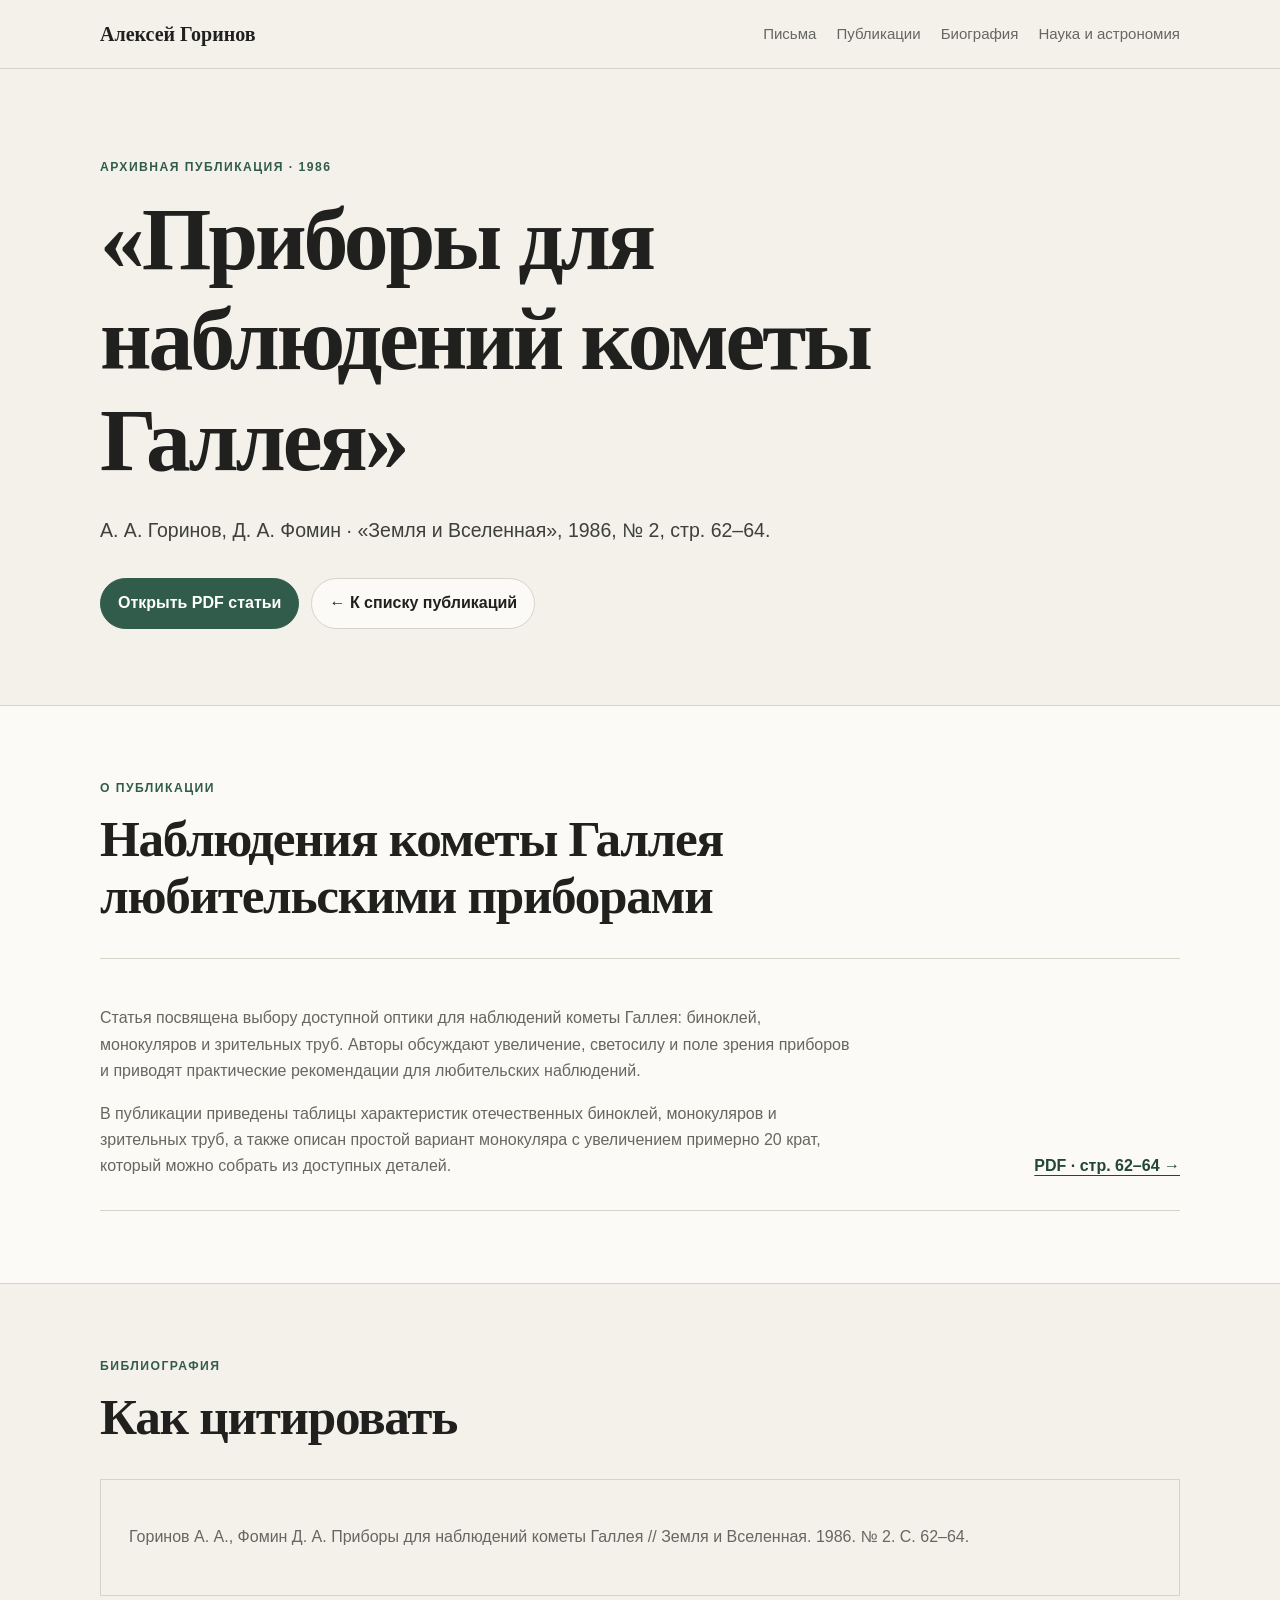
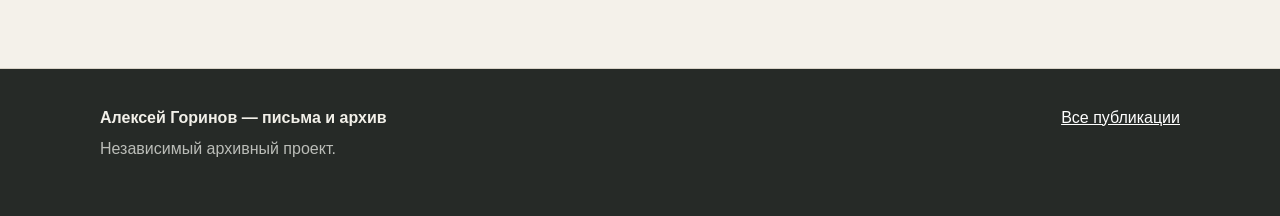
==== publications/1986-halleys-comet.html @ 5ec141cc "Add page for 1986 Halley comet publication" ====
<!doctype html>
<html lang="ru">
<head>
  <meta charset="utf-8">
  <meta name="viewport" content="width=device-width, initial-scale=1">
  <title>«Приборы для наблюдений кометы Галлея» — А. А. Горинов, Д. А. Фомин (1986)</title>
  <meta name="description" content="А. А. Горинов, Д. А. Фомин. «Приборы для наблюдений кометы Галлея». Журнал «Земля и Вселенная», 1986, № 2, стр. 62–64. Архив и PDF статьи.">
  <meta name="robots" content="index,follow">
  <link rel="canonical" href="https://gorinov.org/publications/1986-halleys-comet.html">
  <meta property="og:title" content="«Приборы для наблюдений кометы Галлея» — А. А. Горинов, Д. А. Фомин">
  <meta property="og:description" content="«Земля и Вселенная», 1986, № 2, стр. 62–64. Архивная публикация и PDF статьи.">
  <meta property="og:type" content="article">
  <meta property="og:url" content="https://gorinov.org/publications/1986-halleys-comet.html">
  <meta property="og:site_name" content="Алексей Горинов — письма и архив">
  <script type="application/ld+json">
  {
    "@context": "https://schema.org",
    "@type": "ScholarlyArticle",
    "headline": "Приборы для наблюдений кометы Галлея",
    "author": [
      {"@type": "Person", "name": "А. А. Горинов"},
      {"@type": "Person", "name": "Д. А. Фомин"}
    ],
    "datePublished": "1986",
    "isPartOf": {
      "@type": "PublicationIssue",
      "issueNumber": "2",
      "isPartOf": {"@type": "Periodical", "name": "Земля и Вселенная"}
    },
    "pagination": "62-64",
    "inLanguage": "ru",
    "url": "https://gorinov.org/publications/1986-halleys-comet.html"
  }
  </script>
  <link rel="stylesheet" href="../styles.css">
</head>
<body>
  <header class="site-header">
    <div class="wrap nav">
      <a class="brand" href="../">Алексей Горинов</a>
      <nav aria-label="Основная навигация">
        <a href="../#letters">Письма</a>
        <a href="../#publications">Публикации</a>
        <a href="../#biography">Биография</a>
        <a href="../#science">Наука и астрономия</a>
      </nav>
    </div>
  </header>

  <main>
    <section class="hero">
      <div class="wrap">
        <p class="eyebrow">Архивная публикация · 1986</p>
        <h1>«Приборы для наблюдений кометы Галлея»</h1>
        <p class="lead">А. А. Горинов, Д. А. Фомин · «Земля и Вселенная», 1986, № 2, стр. 62–64.</p>
        <div class="actions">
          <a class="button primary" href="../pdf/gorinov_1986_02_pages_62-64.pdf" target="_blank" rel="noopener noreferrer">Открыть PDF статьи</a>
          <a class="button" href="../#publications">← К списку публикаций</a>
        </div>
      </div>
    </section>

    <section class="section alt">
      <div class="wrap">
        <div class="section-heading">
          <p class="eyebrow">О публикации</p>
          <h2>Наблюдения кометы Галлея любительскими приборами</h2>
        </div>
        <div class="feature">
          <div>
            <p>
              Статья посвящена выбору доступной оптики для наблюдений кометы Галлея:
              биноклей, монокуляров и зрительных труб. Авторы обсуждают увеличение,
              светосилу и поле зрения приборов и приводят практические рекомендации
              для любительских наблюдений.
            </p>
            <p>
              В публикации приведены таблицы характеристик отечественных биноклей,
              монокуляров и зрительных труб, а также описан простой вариант монокуляра
              с увеличением примерно 20 крат, который можно собрать из доступных деталей.
            </p>
          </div>
          <a class="text-link" href="../pdf/gorinov_1986_02_pages_62-64.pdf" target="_blank" rel="noopener noreferrer">PDF · стр. 62–64 →</a>
        </div>
      </div>
    </section>

    <section class="section">
      <div class="wrap">
        <div class="section-heading">
          <p class="eyebrow">Библиография</p>
          <h2>Как цитировать</h2>
        </div>
        <article class="card">
          <p>Горинов А. А., Фомин Д. А. Приборы для наблюдений кометы Галлея // Земля и Вселенная. 1986. № 2. С. 62–64.</p>
        </article>
      </div>
    </section>
  </main>

  <footer class="site-footer">
    <div class="wrap footer-grid">
      <div>
        <strong>Алексей Горинов — письма и архив</strong>
        <p>Независимый архивный проект.</p>
      </div>
      <div><a href="../#publications">Все публикации</a></div>
    </div>
  </footer>
</body>
</html>
---- styles.css ----
:root {
  --bg: #f4f1ea;
  --paper: #fbfaf6;
  --ink: #20211f;
  --muted: #656760;
  --line: #d8d3c8;
  --accent: #315c4b;
  --accent-dark: #234639;
  --max: 1080px;
}

* { box-sizing: border-box; }

html { scroll-behavior: smooth; }

body {
  margin: 0;
  background: var(--bg);
  color: var(--ink);
  font-family: -apple-system, BlinkMacSystemFont, "Segoe UI", Arial, sans-serif;
  line-height: 1.65;
}

a { color: inherit; }

.wrap {
  width: min(calc(100% - 40px), var(--max));
  margin: 0 auto;
}

.site-header {
  position: sticky;
  top: 0;
  z-index: 10;
  background: rgba(244, 241, 234, 0.95);
  border-bottom: 1px solid var(--line);
  backdrop-filter: blur(10px);
}

.nav {
  min-height: 68px;
  display: flex;
  align-items: center;
  justify-content: space-between;
  gap: 24px;
}

.brand {
  font-family: Georgia, "Times New Roman", serif;
  font-size: 1.25rem;
  font-weight: 700;
  text-decoration: none;
}

nav {
  display: flex;
  gap: 20px;
  flex-wrap: wrap;
}

nav a {
  text-decoration: none;
  color: var(--muted);
  font-size: 0.94rem;
}

nav a:hover { color: var(--ink); }

.hero {
  padding: 88px 0 76px;
  border-bottom: 1px solid var(--line);
}

.hero-grid {
  display: grid;
  grid-template-columns: 1.7fr 0.9fr;
  gap: 60px;
  align-items: end;
}

.eyebrow {
  margin: 0 0 12px;
  color: var(--accent);
  font-size: 0.76rem;
  font-weight: 700;
  letter-spacing: 0.12em;
  text-transform: uppercase;
}

h1, h2, h3 {
  font-family: Georgia, "Times New Roman", serif;
  line-height: 1.12;
}

h1 {
  margin: 0 0 24px;
  max-width: 780px;
  font-size: clamp(2.7rem, 7vw, 5.6rem);
  font-weight: 600;
  letter-spacing: -0.035em;
}

h2 {
  margin: 0;
  font-size: clamp(2rem, 4vw, 3.3rem);
  font-weight: 600;
  letter-spacing: -0.025em;
}

h3 {
  margin: 0 0 12px;
  font-size: 1.45rem;
}

.lead {
  max-width: 760px;
  margin: 0;
  color: #3e403c;
  font-size: 1.22rem;
}

.actions {
  display: flex;
  gap: 12px;
  flex-wrap: wrap;
  margin-top: 32px;
}

.button {
  display: inline-block;
  padding: 11px 17px;
  border: 1px solid var(--line);
  border-radius: 999px;
  background: var(--paper);
  text-decoration: none;
  font-weight: 600;
}

.button.primary {
  background: var(--accent);
  border-color: var(--accent);
  color: white;
}

.button.primary:hover { background: var(--accent-dark); }

.quote-card {
  padding: 28px;
  border-left: 3px solid var(--accent);
  background: var(--paper);
  color: var(--muted);
}

.quote-card p { margin: 0; }

.section {
  padding: 72px 0;
  border-bottom: 1px solid var(--line);
}

.section.alt { background: var(--paper); }

.section-heading {
  max-width: 760px;
  margin-bottom: 34px;
}

.section-heading > p:last-child {
  color: var(--muted);
  font-size: 1.04rem;
}

.cards {
  display: grid;
  grid-template-columns: repeat(2, minmax(0, 1fr));
  gap: 18px;
}

.card {
  padding: 28px;
  border: 1px solid var(--line);
  background: var(--bg);
}

.card .meta {
  margin: 0 0 10px;
  color: var(--accent);
  font-size: 0.82rem;
  font-weight: 700;
  text-transform: uppercase;
  letter-spacing: 0.06em;
}

.card p:not(.meta) { color: var(--muted); }

.text-link {
  color: var(--accent-dark);
  font-weight: 700;
  text-decoration-thickness: 1px;
  text-underline-offset: 4px;
}

.feature {
  display: flex;
  align-items: end;
  justify-content: space-between;
  gap: 40px;
  padding: 30px 0;
  border-top: 1px solid var(--line);
  border-bottom: 1px solid var(--line);
}

.feature p {
  max-width: 760px;
  margin-bottom: 0;
  color: var(--muted);
}

.timeline {
  border-top: 1px solid var(--line);
}

.timeline-item {
  display: grid;
  grid-template-columns: 170px 1fr;
  gap: 28px;
  padding: 22px 0;
  border-bottom: 1px solid var(--line);
}

.timeline-item span {
  color: var(--accent);
  font-weight: 700;
}

.timeline-item p { margin: 0; }

.sources p {
  max-width: 820px;
  color: var(--muted);
}

.site-footer {
  padding: 36px 0 54px;
  background: #262a27;
  color: #f2f0e9;
}

.footer-grid {
  display: flex;
  justify-content: space-between;
  gap: 32px;
}

.site-footer p {
  margin: 5px 0 0;
  color: #bbbdb8;
}

.site-footer a { color: #fff; }

@media (max-width: 780px) {
  .site-header { position: static; }
  .nav {
    align-items: flex-start;
    flex-direction: column;
    padding: 16px 0;
  }
  nav { gap: 12px 18px; }
  .hero { padding: 54px 0 48px; }
  .hero-grid, .cards { grid-template-columns: 1fr; }
  .hero-grid { gap: 34px; }
  .feature, .footer-grid {
    align-items: flex-start;
    flex-direction: column;
  }
  .timeline-item {
    grid-template-columns: 1fr;
    gap: 8px;
  }
}


.hero-portrait {
  margin: 0;
  align-self: center;
}

.hero-portrait img {
  display: block;
  width: 100%;
  height: auto;
  border: 1px solid var(--line);
  background: var(--paper);
}

.hero-portrait figcaption {
  margin-top: 9px;
  color: var(--muted);
  font-size: 0.78rem;
}
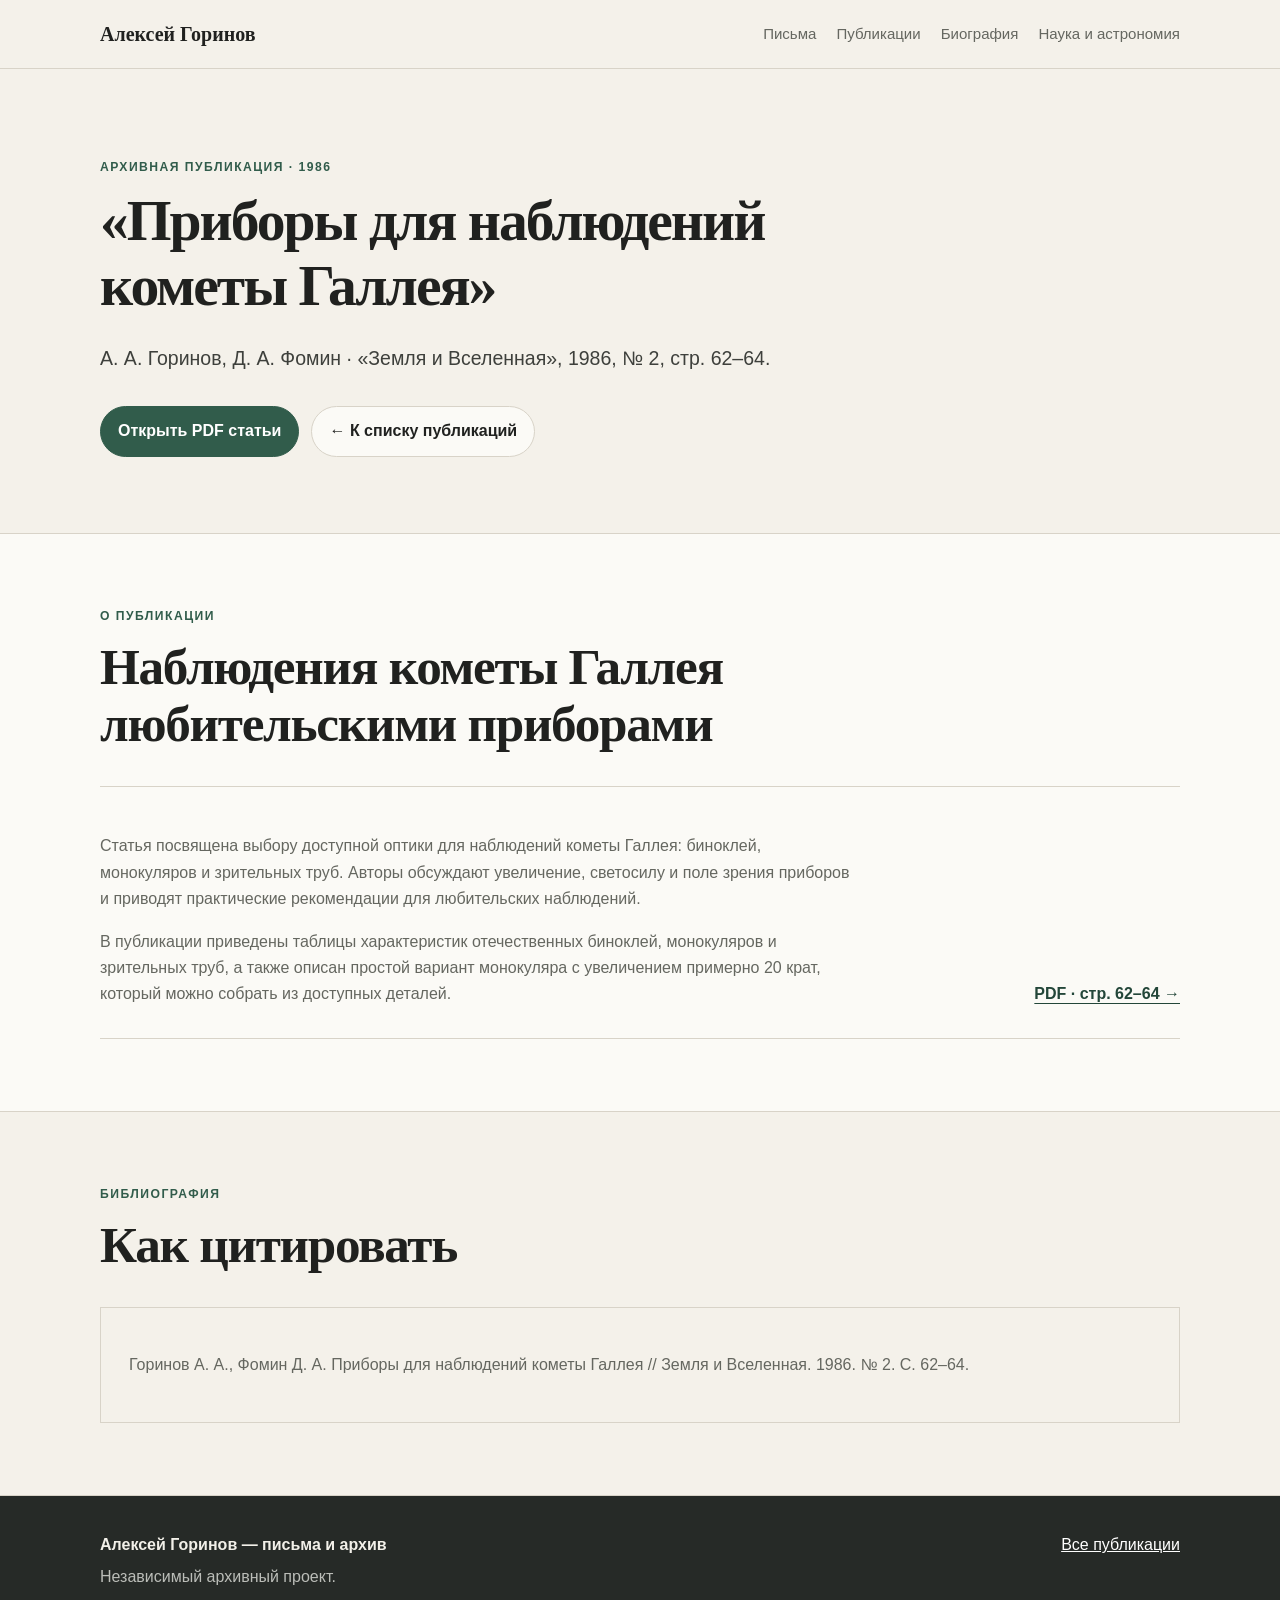
==== commit 1fdf74c4: "Apply publication page heading scale" ====
--- a/publications/1986-halleys-comet.html
+++ b/publications/1986-halleys-comet.html
@@ -34,7 +34,7 @@
   </script>
   <link rel="stylesheet" href="../styles.css">
 </head>
-<body>
+<body class="publication-page">
   <header class="site-header">
     <div class="wrap nav">
       <a class="brand" href="../">Алексей Горинов</a>
--- a/styles.css
+++ b/styles.css
@@ -95,9 +95,13 @@
 h1 {
   margin: 0 0 24px;
   max-width: 780px;
-  font-size: clamp(2.7rem, 7vw, 5.6rem);
+  font-size: clamp(2.6rem, 5.5vw, 4.5rem);
   font-weight: 600;
   letter-spacing: -0.035em;
+}
+
+.publication-page h1 {
+  font-size: clamp(2.4rem, 4.5vw, 3.8rem);
 }
 
 h2 {
